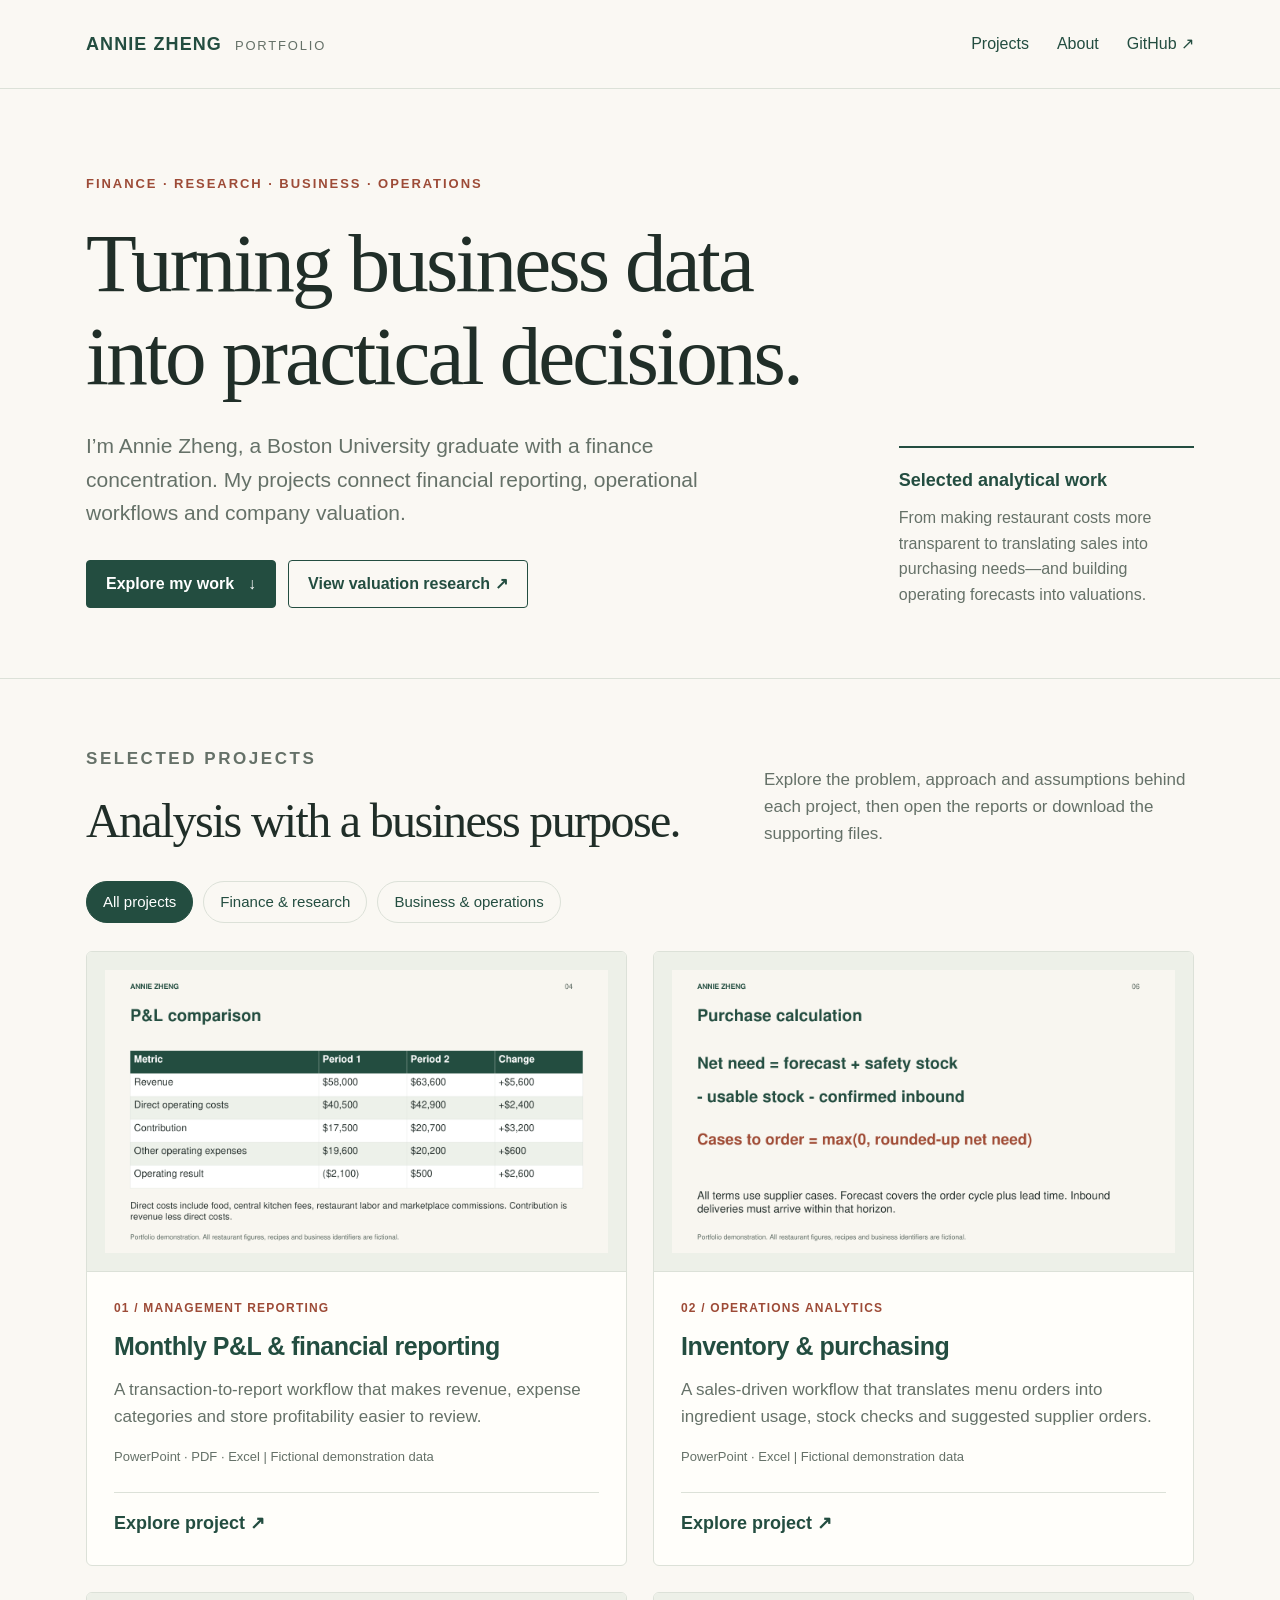
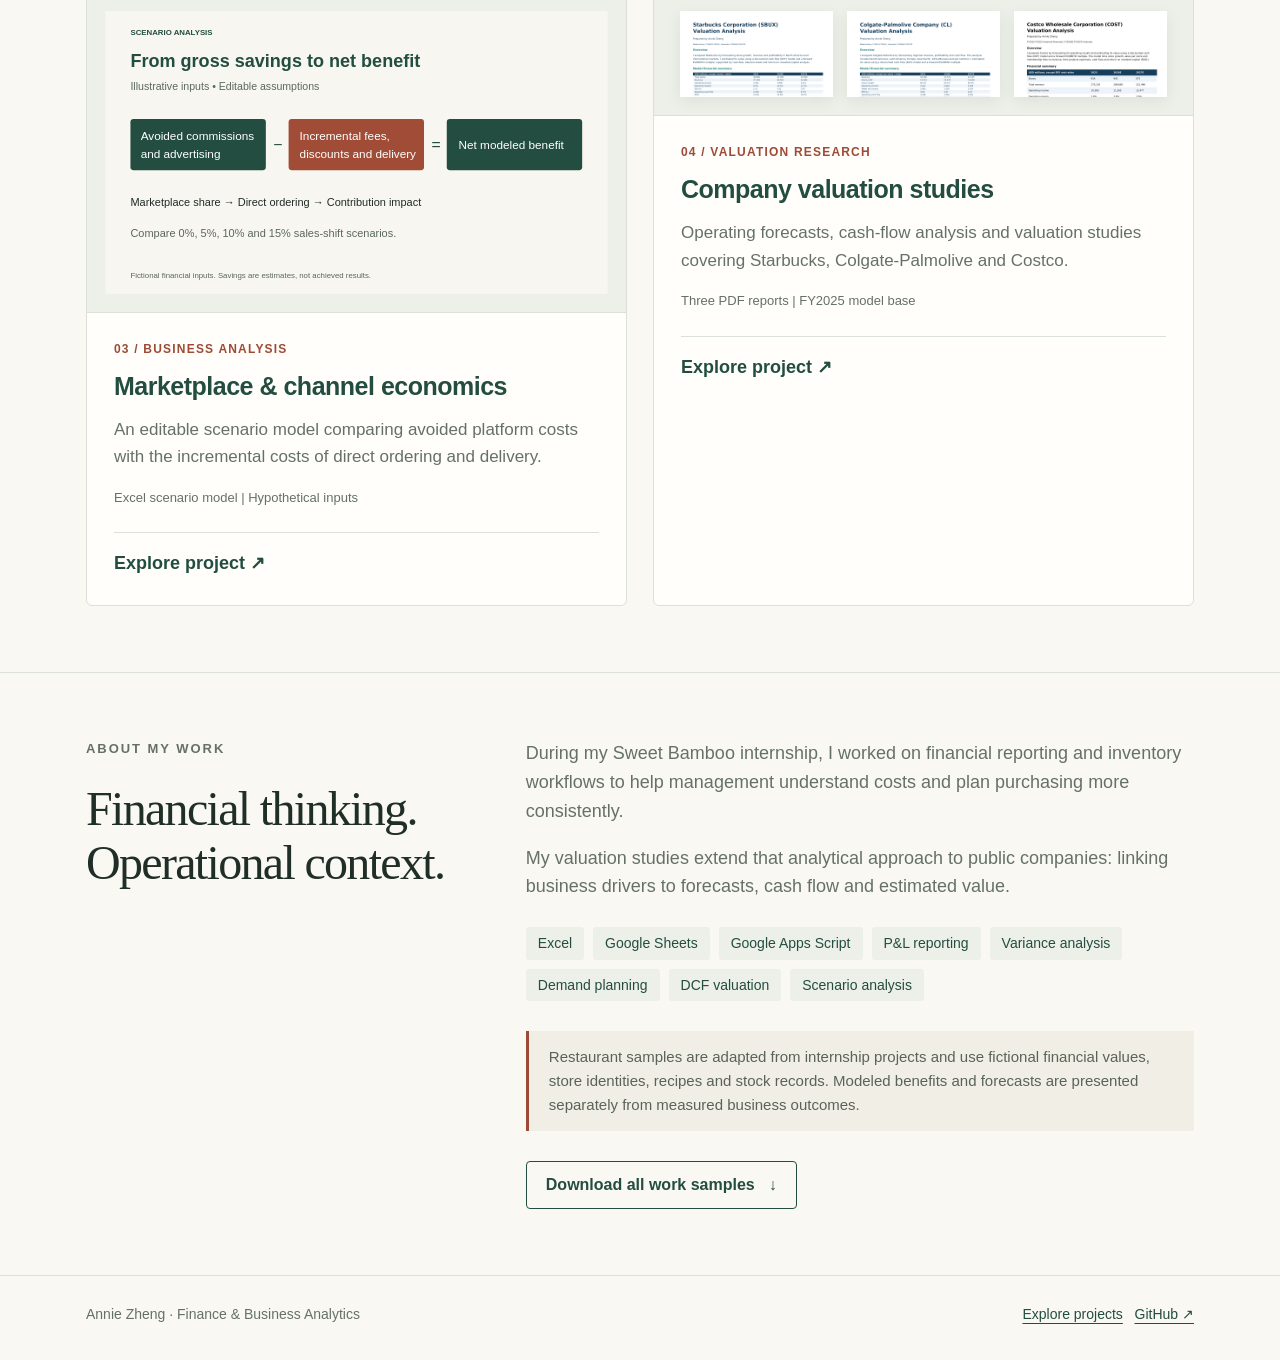
==== index.html @ eda64e77 "Add files via upload" ====
<!doctype html><html lang="en"><head><meta charset="utf-8"><meta name="viewport" content="width=device-width,initial-scale=1"><title>Portfolio — Annie Zheng</title><meta name="description" content="Annie Zheng’s portfolio of financial reporting, inventory planning, channel economics and company valuation projects."><meta name="theme-color" content="#234d40"><link rel="icon" href="assets/favicon.svg" type="image/svg+xml"><link rel="stylesheet" href="assets/style.css"><script src="assets/site.js" defer></script></head><body><a class="skip" href="#main">Skip to content</a><header class="header"><nav class="nav wrap" aria-label="Main navigation"><a class="brand" href="index.html">ANNIE ZHENG<span>PORTFOLIO</span></a><div class="navlinks"><a href="index.html#projects">Projects</a><a href="index.html#about">About</a><a href="https://github.com/az-0713" target="_blank" rel="noopener noreferrer">GitHub ↗</a></div></nav></header><main id="main"><div class="wrap"><section class="hero"><div><p class="eyebrow">Finance · Research · Business · Operations</p><h1>Turning business data into practical decisions.</h1><p class="intro">I’m Annie Zheng, a Boston University graduate with a finance concentration. My projects connect financial reporting, operational workflows and company valuation.</p><div class="actions"><a class="button" href="#projects">Explore my work <span aria-hidden="true">↓</span></a><a class="button secondary" href="valuation.html">View valuation research ↗</a></div></div><aside class="hero-aside"><strong>Selected analytical work</strong><p>From making restaurant costs more transparent to translating sales into purchasing needs—and building operating forecasts into valuations.</p></aside></section></div><section class="section"><div class="wrap"><div id="projects" class="section-head"><div><p class="eyebrow">Selected projects</p><h2>Analysis with a business purpose.</h2></div><p>Explore the problem, approach and assumptions behind each project, then open the reports or download the supporting files.</p></div><div class="filters" role="group" aria-label="Filter project areas"><button data-filter="all" aria-pressed="true">All projects</button><button data-filter="finance" aria-pressed="false">Finance &amp; research</button><button data-filter="operations" aria-pressed="false">Business &amp; operations</button></div><span id="filter-status" role="status" style="position:absolute;width:1px;height:1px;overflow:hidden">4 project areas shown</span><div class="grid"><article class="card" data-category="finance operations"><a class="preview" href="financial-reporting.html" aria-label="Explore Monthly P&L &amp; financial reporting"><img src="assets/financial-preview.png" width="1280" height="720" alt="Monthly P&amp;L &amp;amp; financial reporting project preview" loading="lazy"></a><div class="card-body"><div class="tag">01 / Management reporting</div><h3><a href="financial-reporting.html">Monthly P&L &amp; financial reporting</a></h3><p>A transaction-to-report workflow that makes revenue, expense categories and store profitability easier to review.</p><div class="meta">PowerPoint · PDF · Excel | Fictional demonstration data</div><a class="link" href="financial-reporting.html">Explore project <span aria-hidden="true">↗</span></a></div></article><article class="card" data-category="operations"><a class="preview" href="inventory.html" aria-label="Explore Inventory &amp; purchasing"><img src="assets/inventory-preview.png" width="1280" height="720" alt="Inventory &amp;amp; purchasing project preview" loading="lazy"></a><div class="card-body"><div class="tag">02 / Operations analytics</div><h3><a href="inventory.html">Inventory &amp; purchasing</a></h3><p>A sales-driven workflow that translates menu orders into ingredient usage, stock checks and suggested supplier orders.</p><div class="meta">PowerPoint · Excel | Fictional demonstration data</div><a class="link" href="inventory.html">Explore project <span aria-hidden="true">↗</span></a></div></article><article class="card" data-category="finance operations"><a class="preview" href="channel-economics.html" aria-label="Explore Marketplace &amp; channel economics"><img src="assets/channel-preview.svg" width="1280" height="720" alt="Marketplace &amp;amp; channel economics project preview" loading="lazy"></a><div class="card-body"><div class="tag">03 / Business analysis</div><h3><a href="channel-economics.html">Marketplace &amp; channel economics</a></h3><p>An editable scenario model comparing avoided platform costs with the incremental costs of direct ordering and delivery.</p><div class="meta">Excel scenario model | Hypothetical inputs</div><a class="link" href="channel-economics.html">Explore project <span aria-hidden="true">↗</span></a></div></article><article class="card" data-category="finance"><a class="preview" href="valuation.html" aria-label="Explore Company valuation studies"><div class="research-art"><img src="assets/starbucks-preview.png" alt="Starbucks valuation report cover" loading="lazy"><img src="assets/colgate-preview.png" alt="Colgate valuation report cover" loading="lazy"><img src="assets/costco-preview.png" alt="Costco valuation report cover" loading="lazy"></div></a><div class="card-body"><div class="tag">04 / Valuation research</div><h3><a href="valuation.html">Company valuation studies</a></h3><p>Operating forecasts, cash-flow analysis and valuation studies covering Starbucks, Colgate-Palmolive and Costco.</p><div class="meta">Three PDF reports | FY2025 model base</div><a class="link" href="valuation.html">Explore project <span aria-hidden="true">↗</span></a></div></article></div></div></section><section class="section"><div class="wrap"><div class="about" id="about"><div><p class="eyebrow">About my work</p><h2>Financial thinking.<br>Operational context.</h2></div><div><p>During my Sweet Bamboo internship, I worked on financial reporting and inventory workflows to help management understand costs and plan purchasing more consistently.</p><p>My valuation studies extend that analytical approach to public companies: linking business drivers to forecasts, cash flow and estimated value.</p><div class="skills" aria-label="Methods and tools"><span>Excel</span><span>Google Sheets</span><span>Google Apps Script</span><span>P&amp;L reporting</span><span>Variance analysis</span><span>Demand planning</span><span>DCF valuation</span><span>Scenario analysis</span></div><div class="note">Restaurant samples are adapted from internship projects and use fictional financial values, store identities, recipes and stock records. Modeled benefits and forecasts are presented separately from measured business outcomes.</div><div class="actions"><a class="button secondary" href="downloads/Annie_Zheng_Work_Samples.zip" download>Download all work samples <span aria-hidden="true">↓</span></a></div></div></div></div></section></main><footer class="footer"><div class="wrap footer-inner"><span>Annie Zheng · Finance &amp; Business Analytics</span><span><a href="index.html#projects">Explore projects</a> &nbsp; <a href="https://github.com/az-0713" target="_blank" rel="noopener noreferrer">GitHub ↗</a></span></div></footer></body></html>
---- assets/style.css ----
:root{--bg:#faf8f3;--ink:#202e28;--green:#234d40;--muted:#657168;--line:#dce1d8;--paper:#fffefa;--rust:#9d4b37;--soft:#edf0e8}*{box-sizing:border-box}html{scroll-behavior:smooth;scroll-padding-top:90px}body{margin:0;background:var(--bg);color:var(--ink);font-family:Calibri,"Segoe UI",Arial,sans-serif;font-size:18px;line-height:1.6}a{color:var(--green);text-underline-offset:4px}a:hover{color:var(--rust)}button,a{-webkit-tap-highlight-color:transparent}a:focus-visible,button:focus-visible,summary:focus-visible{outline:3px solid var(--rust);outline-offset:5px}img{display:block;max-width:100%;height:auto}h1,h2,h3,p{margin:0}h1,h2{font-family:Georgia,"Times New Roman",serif;font-weight:400;line-height:1.12;letter-spacing:-.035em}h1{font-size:clamp(46px,6.5vw,88px)}h2{font-size:clamp(32px,4vw,48px)}h3{font-size:25px;line-height:1.25;letter-spacing:-.02em}p+p{margin-top:18px}.wrap{max-width:1180px;margin:auto;padding:0 36px}.skip{position:absolute;left:15px;top:-100px;background:white;padding:10px;z-index:10}.skip:focus{top:10px}.header{border-bottom:1px solid var(--line);background:var(--bg)}.nav{min-height:88px;display:flex;align-items:center;justify-content:space-between;gap:24px}.brand{font-weight:700;font-size:18px;letter-spacing:.06em;text-decoration:none}.brand span{font-size:13px;font-weight:400;color:var(--muted);letter-spacing:.14em;margin-left:13px}.navlinks{display:flex;gap:28px;align-items:center}.navlinks a{font-size:16px;text-decoration:none}.hero{padding:85px 0 70px;display:grid;grid-template-columns:1.5fr .6fr;gap:75px;align-items:end}.eyebrow{font-size:13px;text-transform:uppercase;letter-spacing:.15em;font-weight:700;color:var(--rust);margin-bottom:22px}.hero h1{max-width:820px}.hero .intro{font-size:21px;max-width:690px;color:var(--muted);margin-top:26px}.hero-aside{border-top:2px solid var(--green);padding-top:18px;color:var(--muted);font-size:16px}.hero-aside strong{color:var(--green);display:block;font-size:18px;margin-bottom:10px}.actions{display:flex;flex-wrap:wrap;gap:12px;margin-top:30px}.button{display:inline-flex;align-items:center;justify-content:center;min-height:46px;padding:10px 19px;border:1px solid var(--green);text-decoration:none;font-size:16px;font-weight:700;border-radius:4px;background:var(--green);color:white;gap:14px}.button:hover{background:#183c30;color:white}.button.secondary{background:transparent;color:var(--green)}.button.secondary:hover{background:var(--soft)}.section{padding:66px 0;border-top:1px solid var(--line)}.section-head{display:flex;justify-content:space-between;align-items:end;gap:30px;margin-bottom:34px}.section-head p{max-width:430px;color:var(--muted);font-size:17px}.filters{display:flex;gap:10px;flex-wrap:wrap;margin-bottom:28px}.filters button{padding:8px 16px;border:1px solid var(--line);background:transparent;border-radius:30px;font:inherit;font-size:15px;color:var(--green);cursor:pointer}.filters button[aria-pressed=true]{background:var(--green);color:white;border-color:var(--green)}.grid{display:grid;grid-template-columns:1fr 1fr;gap:26px}.card{border:1px solid var(--line);background:var(--paper);border-radius:6px;overflow:hidden;display:flex;flex-direction:column}.card[hidden]{display:none}.preview{display:block;background:#edf0e8;border-bottom:1px solid var(--line);padding:18px;overflow:hidden}.preview img{width:100%;aspect-ratio:16/9;object-fit:contain;transition:transform .2s ease}.preview:hover img{transform:scale(1.02)}.card-body{padding:27px;display:flex;flex-direction:column;flex:1}.tag{font-size:12px;letter-spacing:.1em;text-transform:uppercase;color:var(--rust);font-weight:700;margin-bottom:12px}.card h3 a{text-decoration:none}.card p{color:var(--muted);font-size:17px;margin-top:14px}.card .link{margin-top:24px;padding-top:16px;border-top:1px solid var(--line);font-weight:700;text-decoration:none}.card .meta{font-size:13px;margin-top:17px;color:var(--muted)}.research-art{display:grid;grid-template-columns:repeat(3,1fr);height:100%;gap:14px;padding:0 8px}.research-art img{aspect-ratio:16/9;object-fit:cover;object-position:top;box-shadow:0 4px 15px #0001;background:white}.about{display:grid;grid-template-columns:.7fr 1.3fr;gap:80px}.about p{color:var(--muted)}.skills{display:flex;gap:9px;flex-wrap:wrap;margin-top:26px}.skills span{padding:5px 12px;background:var(--soft);border-radius:3px;font-size:14px;color:var(--green)}.note{border-left:3px solid var(--rust);padding:14px 20px;background:#f1eee5;color:#596359;font-size:15px;margin-top:30px}.footer{border-top:1px solid var(--line);padding:27px 0 35px;color:var(--muted);font-size:14px}.footer-inner{display:flex;justify-content:space-between;gap:22px;flex-wrap:wrap}.page-hero{padding:48px 0 50px}.breadcrumb{font-size:14px;color:var(--muted);margin-bottom:30px;display:block}.page-hero h1{font-size:clamp(43px,5.5vw,67px);max-width:950px}.page-hero .lede{max-width:830px;font-size:22px;color:var(--muted);margin-top:25px}.facts{display:flex;gap:36px;flex-wrap:wrap;border-top:1px solid var(--line);padding-top:22px;margin-top:35px;font-size:15px}.facts strong{display:block;font-size:12px;text-transform:uppercase;letter-spacing:.09em;color:var(--muted)}.case-grid{display:grid;grid-template-columns:1.2fr .8fr;gap:75px}.case-grid h2{font-size:36px}.case-grid h3{font-size:20px;margin:27px 0 10px}.case-grid p,.case-grid li{color:#536257}.case-grid ul{padding-left:22px}.side{background:var(--soft);padding:28px;border-radius:5px;align-self:start}.side h3{margin:0 0 14px}.side p{font-size:16px}.side ul{font-size:16px;padding-left:20px}.wide-preview{padding:22px;background:var(--soft);border:1px solid var(--line);border-radius:6px}.wide-preview img{width:100%}.caption{font-size:14px;color:var(--muted);margin-top:12px}.download-list{display:grid;gap:15px;margin-top:28px}.download-row{display:flex;align-items:center;justify-content:space-between;gap:25px;padding:23px 25px;border:1px solid var(--line);background:var(--paper);border-radius:5px}.download-row h3{font-size:21px}.download-row p{color:var(--muted);font-size:15px;margin-top:6px}.download-row .button{flex-shrink:0}.formula{font-family:Calibri,Arial,sans-serif;font-size:24px;color:var(--green);padding:23px;border-left:3px solid var(--green);background:var(--soft);margin:25px 0}.report{display:grid;grid-template-columns:220px 1fr;gap:42px;padding:38px 0;border-bottom:1px solid var(--line)}.report:first-of-type{padding-top:0}.report:last-child{border:0}.report-cover{padding:12px;background:var(--soft);align-self:start}.report-cover img{width:100%;box-shadow:0 3px 8px #0001}.report h3{font-size:30px}.report p{margin-top:14px;color:var(--muted)}.report .actions{margin-top:22px}.source{font-size:14px}.back{display:inline-block;margin-top:30px;font-size:16px}.empty{padding:25px;border:1px solid var(--line)}@media(max-width:850px){.hero{grid-template-columns:1fr;gap:35px;padding:55px 0}.hero-aside{max-width:600px}.about,.case-grid{grid-template-columns:1fr;gap:35px}.navlinks{gap:17px}.section-head{display:block}.section-head p{margin-top:18px;max-width:650px}.card-body{padding:22px}.report{grid-template-columns:160px 1fr;gap:25px}}@media(max-width:600px){body{font-size:17px}.wrap{padding:0 22px}.nav{min-height:80px;align-items:flex-start;padding-top:18px;padding-bottom:15px;flex-direction:column;gap:9px}.brand span{font-size:11px}.navlinks{gap:24px}.navlinks a{font-size:14px}.hero{padding:42px 0}.hero .intro,.page-hero .lede{font-size:19px}.grid{grid-template-columns:1fr}.section{padding:45px 0}.actions{gap:10px}.actions .button{font-size:15px;padding:10px 15px}.download-row{align-items:flex-start;flex-direction:column;padding:22px;gap:16px}.report{grid-template-columns:1fr;gap:22px}.report-cover{width:180px}.facts{gap:20px}.page-hero{padding-top:30px}.side{padding:23px}.formula{font-size:21px;padding:18px}.preview{padding:12px}}@media(prefers-reduced-motion:reduce){html{scroll-behavior:auto}.preview img{transition:none}}
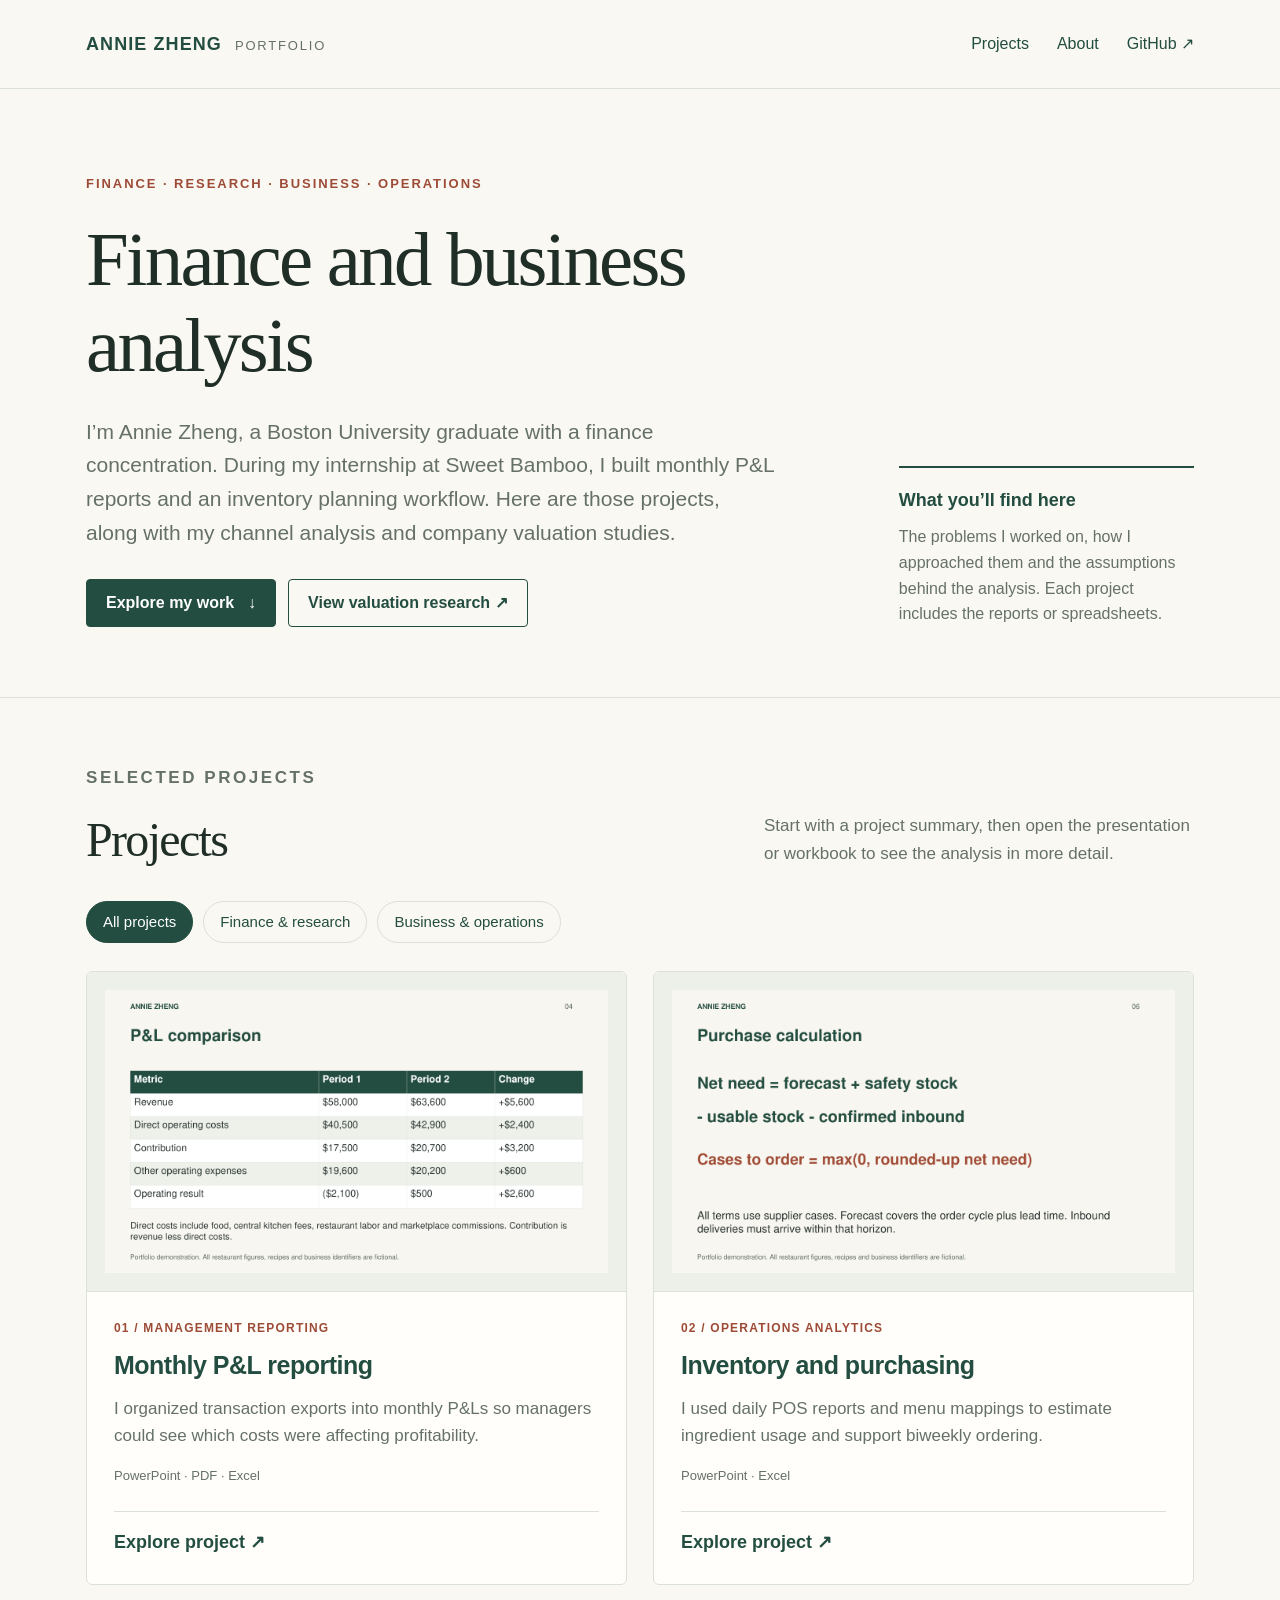
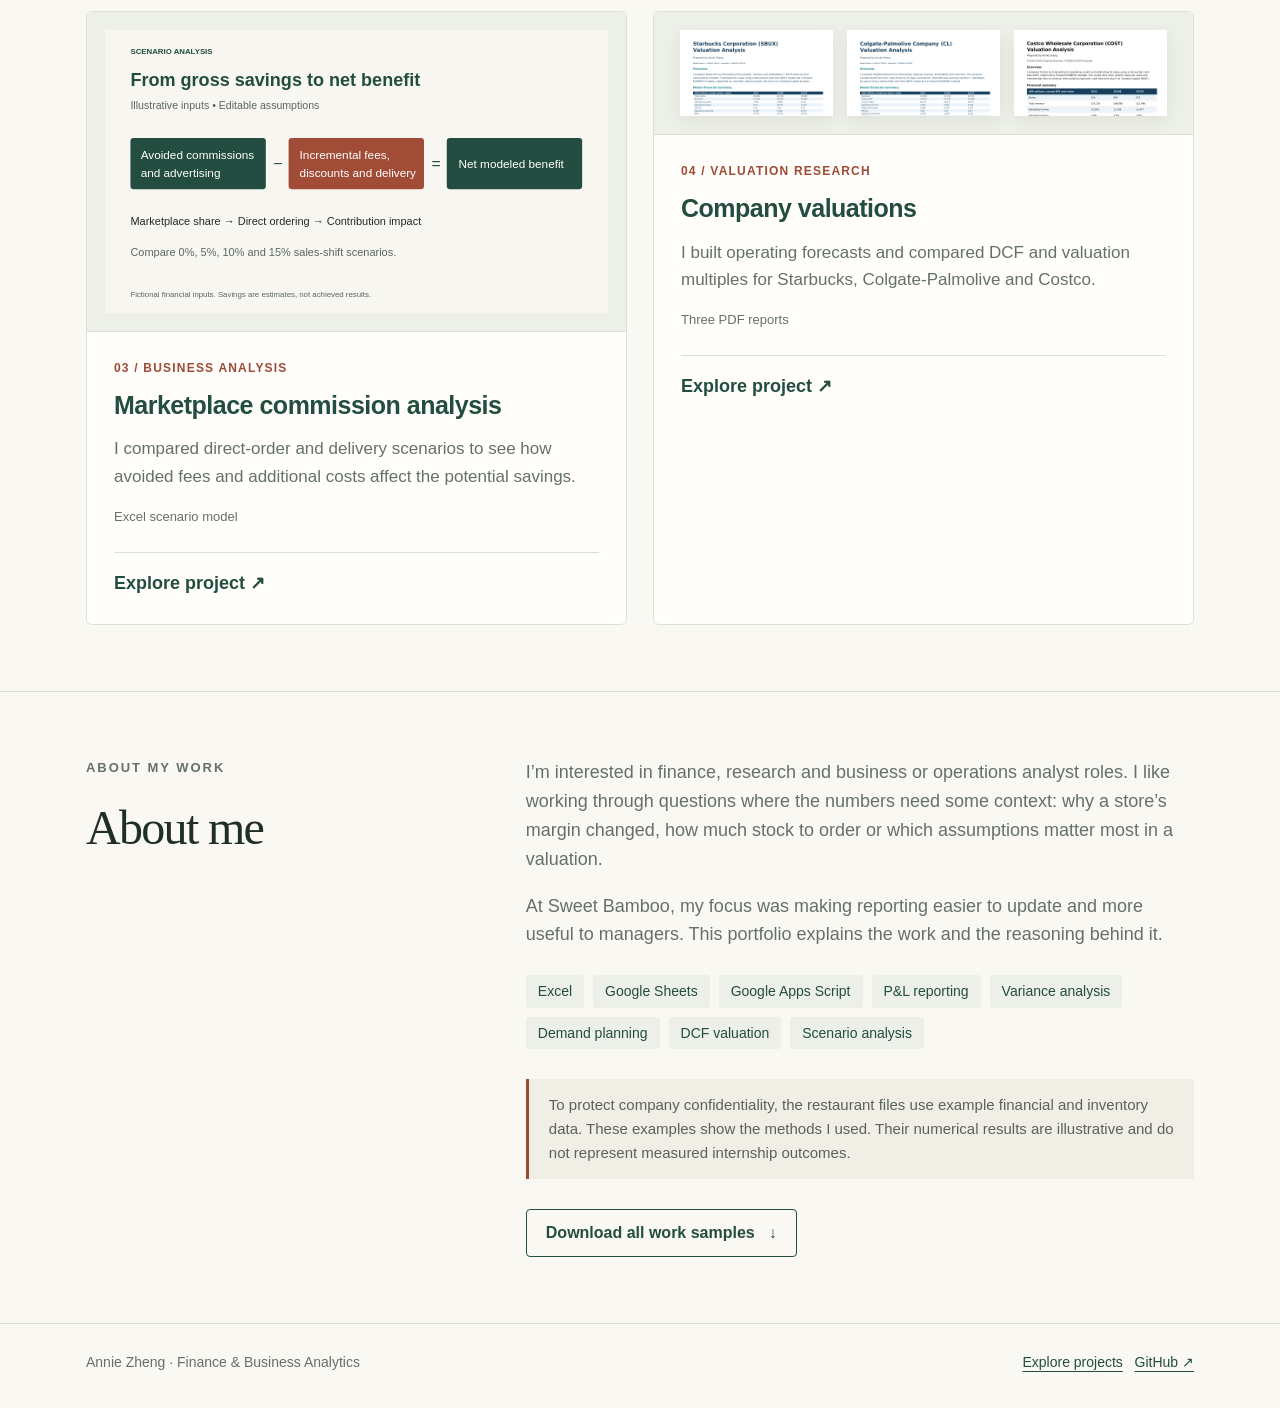
==== commit 385bea49: "Add files via upload" ====
--- a/index.html
+++ b/index.html
@@ -1 +1,2 @@
-<!doctype html><html lang="en"><head><meta charset="utf-8"><meta name="viewport" content="width=device-width,initial-scale=1"><title>Portfolio — Annie Zheng</title><meta name="description" content="Annie Zheng’s portfolio of financial reporting, inventory planning, channel economics and company valuation projects."><meta name="theme-color" content="#234d40"><link rel="icon" href="assets/favicon.svg" type="image/svg+xml"><link rel="stylesheet" href="assets/style.css"><script src="assets/site.js" defer></script></head><body><a class="skip" href="#main">Skip to content</a><header class="header"><nav class="nav wrap" aria-label="Main navigation"><a class="brand" href="index.html">ANNIE ZHENG<span>PORTFOLIO</span></a><div class="navlinks"><a href="index.html#projects">Projects</a><a href="index.html#about">About</a><a href="https://github.com/az-0713" target="_blank" rel="noopener noreferrer">GitHub ↗</a></div></nav></header><main id="main"><div class="wrap"><section class="hero"><div><p class="eyebrow">Finance · Research · Business · Operations</p><h1>Turning business data into practical decisions.</h1><p class="intro">I’m Annie Zheng, a Boston University graduate with a finance concentration. My projects connect financial reporting, operational workflows and company valuation.</p><div class="actions"><a class="button" href="#projects">Explore my work <span aria-hidden="true">↓</span></a><a class="button secondary" href="valuation.html">View valuation research ↗</a></div></div><aside class="hero-aside"><strong>Selected analytical work</strong><p>From making restaurant costs more transparent to translating sales into purchasing needs—and building operating forecasts into valuations.</p></aside></section></div><section class="section"><div class="wrap"><div id="projects" class="section-head"><div><p class="eyebrow">Selected projects</p><h2>Analysis with a business purpose.</h2></div><p>Explore the problem, approach and assumptions behind each project, then open the reports or download the supporting files.</p></div><div class="filters" role="group" aria-label="Filter project areas"><button data-filter="all" aria-pressed="true">All projects</button><button data-filter="finance" aria-pressed="false">Finance &amp; research</button><button data-filter="operations" aria-pressed="false">Business &amp; operations</button></div><span id="filter-status" role="status" style="position:absolute;width:1px;height:1px;overflow:hidden">4 project areas shown</span><div class="grid"><article class="card" data-category="finance operations"><a class="preview" href="financial-reporting.html" aria-label="Explore Monthly P&L &amp; financial reporting"><img src="assets/financial-preview.png" width="1280" height="720" alt="Monthly P&amp;L &amp;amp; financial reporting project preview" loading="lazy"></a><div class="card-body"><div class="tag">01 / Management reporting</div><h3><a href="financial-reporting.html">Monthly P&L &amp; financial reporting</a></h3><p>A transaction-to-report workflow that makes revenue, expense categories and store profitability easier to review.</p><div class="meta">PowerPoint · PDF · Excel | Fictional demonstration data</div><a class="link" href="financial-reporting.html">Explore project <span aria-hidden="true">↗</span></a></div></article><article class="card" data-category="operations"><a class="preview" href="inventory.html" aria-label="Explore Inventory &amp; purchasing"><img src="assets/inventory-preview.png" width="1280" height="720" alt="Inventory &amp;amp; purchasing project preview" loading="lazy"></a><div class="card-body"><div class="tag">02 / Operations analytics</div><h3><a href="inventory.html">Inventory &amp; purchasing</a></h3><p>A sales-driven workflow that translates menu orders into ingredient usage, stock checks and suggested supplier orders.</p><div class="meta">PowerPoint · Excel | Fictional demonstration data</div><a class="link" href="inventory.html">Explore project <span aria-hidden="true">↗</span></a></div></article><article class="card" data-category="finance operations"><a class="preview" href="channel-economics.html" aria-label="Explore Marketplace &amp; channel economics"><img src="assets/channel-preview.svg" width="1280" height="720" alt="Marketplace &amp;amp; channel economics project preview" loading="lazy"></a><div class="card-body"><div class="tag">03 / Business analysis</div><h3><a href="channel-economics.html">Marketplace &amp; channel economics</a></h3><p>An editable scenario model comparing avoided platform costs with the incremental costs of direct ordering and delivery.</p><div class="meta">Excel scenario model | Hypothetical inputs</div><a class="link" href="channel-economics.html">Explore project <span aria-hidden="true">↗</span></a></div></article><article class="card" data-category="finance"><a class="preview" href="valuation.html" aria-label="Explore Company valuation studies"><div class="research-art"><img src="assets/starbucks-preview.png" alt="Starbucks valuation report cover" loading="lazy"><img src="assets/colgate-preview.png" alt="Colgate valuation report cover" loading="lazy"><img src="assets/costco-preview.png" alt="Costco valuation report cover" loading="lazy"></div></a><div class="card-body"><div class="tag">04 / Valuation research</div><h3><a href="valuation.html">Company valuation studies</a></h3><p>Operating forecasts, cash-flow analysis and valuation studies covering Starbucks, Colgate-Palmolive and Costco.</p><div class="meta">Three PDF reports | FY2025 model base</div><a class="link" href="valuation.html">Explore project <span aria-hidden="true">↗</span></a></div></article></div></div></section><section class="section"><div class="wrap"><div class="about" id="about"><div><p class="eyebrow">About my work</p><h2>Financial thinking.<br>Operational context.</h2></div><div><p>During my Sweet Bamboo internship, I worked on financial reporting and inventory workflows to help management understand costs and plan purchasing more consistently.</p><p>My valuation studies extend that analytical approach to public companies: linking business drivers to forecasts, cash flow and estimated value.</p><div class="skills" aria-label="Methods and tools"><span>Excel</span><span>Google Sheets</span><span>Google Apps Script</span><span>P&amp;L reporting</span><span>Variance analysis</span><span>Demand planning</span><span>DCF valuation</span><span>Scenario analysis</span></div><div class="note">Restaurant samples are adapted from internship projects and use fictional financial values, store identities, recipes and stock records. Modeled benefits and forecasts are presented separately from measured business outcomes.</div><div class="actions"><a class="button secondary" href="downloads/Annie_Zheng_Work_Samples.zip" download>Download all work samples <span aria-hidden="true">↓</span></a></div></div></div></div></section></main><footer class="footer"><div class="wrap footer-inner"><span>Annie Zheng · Finance &amp; Business Analytics</span><span><a href="index.html#projects">Explore projects</a> &nbsp; <a href="https://github.com/az-0713" target="_blank" rel="noopener noreferrer">GitHub ↗</a></span></div></footer></body></html>+<!doctype html>
+<html lang="en"><head><meta charset="utf-8"><meta name="viewport" content="width=device-width,initial-scale=1"><title>Annie Zheng — Portfolio</title><meta name="description" content="Annie Zheng’s portfolio of financial reporting, inventory planning, channel economics and company valuation projects."><meta name="theme-color" content="#234d40"><link rel="icon" href="assets/favicon.svg" type="image/svg+xml"><link rel="stylesheet" href="assets/style.css"><script src="assets/site.js" defer></script></head><body><a class="skip" href="#main">Skip to content</a><header class="header"><nav class="nav wrap" aria-label="Main navigation"><a class="brand" href="index.html">ANNIE ZHENG<span>PORTFOLIO</span></a><div class="navlinks"><a href="index.html#projects">Projects</a><a href="index.html#about">About</a><a href="https://github.com/az-0713" target="_blank" rel="noopener noreferrer">GitHub ↗</a></div></nav></header><main id="main"><div class="wrap"><section class="hero"><div><p class="eyebrow">Finance · Research · Business · Operations</p><h1>Finance and business analysis</h1><p class="intro">I’m Annie Zheng, a Boston University graduate with a finance concentration. During my internship at Sweet Bamboo, I built monthly P&amp;L reports and an inventory planning workflow. Here are those projects, along with my channel analysis and company valuation studies.</p><div class="actions"><a class="button" href="#projects">Explore my work <span aria-hidden="true">↓</span></a><a class="button secondary" href="valuation.html">View valuation research ↗</a></div></div><aside class="hero-aside"><strong>What you’ll find here</strong><p>The problems I worked on, how I approached them and the assumptions behind the analysis. Each project includes the reports or spreadsheets.</p></aside></section></div><section class="section"><div class="wrap"><div id="projects" class="section-head"><div><p class="eyebrow">Selected projects</p><h2>Projects</h2></div><p>Start with a project summary, then open the presentation or workbook to see the analysis in more detail.</p></div><div class="filters" role="group" aria-label="Filter project areas"><button data-filter="all" aria-pressed="true">All projects</button><button data-filter="finance" aria-pressed="false">Finance &amp; research</button><button data-filter="operations" aria-pressed="false">Business &amp; operations</button></div><span id="filter-status" role="status" style="position:absolute;width:1px;height:1px;overflow:hidden">4 project areas shown</span><div class="grid"><article class="card" data-category="finance operations"><a class="preview" href="financial-reporting.html" aria-label="Explore Monthly P&amp;L &amp; financial reporting"><img src="assets/financial-preview.png" width="1280" height="720" alt="Monthly P&amp;L &amp;amp; financial reporting project preview" loading="lazy"></a><div class="card-body"><div class="tag">01 / Management reporting</div><h3><a href="financial-reporting.html">Monthly P&amp;L reporting</a></h3><p>I organized transaction exports into monthly P&amp;Ls so managers could see which costs were affecting profitability.</p><div class="meta">PowerPoint · PDF · Excel</div><a class="link" href="financial-reporting.html">Explore project <span aria-hidden="true">↗</span></a></div></article><article class="card" data-category="operations"><a class="preview" href="inventory.html" aria-label="Explore Inventory &amp; purchasing"><img src="assets/inventory-preview.png" width="1280" height="720" alt="Inventory &amp;amp; purchasing project preview" loading="lazy"></a><div class="card-body"><div class="tag">02 / Operations analytics</div><h3><a href="inventory.html">Inventory and purchasing</a></h3><p>I used daily POS reports and menu mappings to estimate ingredient usage and support biweekly ordering.</p><div class="meta">PowerPoint · Excel</div><a class="link" href="inventory.html">Explore project <span aria-hidden="true">↗</span></a></div></article><article class="card" data-category="finance operations"><a class="preview" href="channel-economics.html" aria-label="Explore Marketplace &amp; channel economics"><img src="assets/channel-preview.svg" width="1280" height="720" alt="Marketplace &amp;amp; channel economics project preview" loading="lazy"></a><div class="card-body"><div class="tag">03 / Business analysis</div><h3><a href="channel-economics.html">Marketplace commission analysis</a></h3><p>I compared direct-order and delivery scenarios to see how avoided fees and additional costs affect the potential savings.</p><div class="meta">Excel scenario model</div><a class="link" href="channel-economics.html">Explore project <span aria-hidden="true">↗</span></a></div></article><article class="card" data-category="finance"><a class="preview" href="valuation.html" aria-label="Explore Company valuation studies"><div class="research-art"><img src="assets/starbucks-preview.png" alt="Starbucks valuation report cover" loading="lazy"><img src="assets/colgate-preview.png" alt="Colgate valuation report cover" loading="lazy"><img src="assets/costco-preview.png" alt="Costco valuation report cover" loading="lazy"></div></a><div class="card-body"><div class="tag">04 / Valuation research</div><h3><a href="valuation.html">Company valuations</a></h3><p>I built operating forecasts and compared DCF and valuation multiples for Starbucks, Colgate-Palmolive and Costco.</p><div class="meta">Three PDF reports</div><a class="link" href="valuation.html">Explore project <span aria-hidden="true">↗</span></a></div></article></div></div></section><section class="section"><div class="wrap"><div class="about" id="about"><div><p class="eyebrow">About my work</p><h2>About me</h2></div><div><p>I’m interested in finance, research and business or operations analyst roles. I like working through questions where the numbers need some context: why a store’s margin changed, how much stock to order or which assumptions matter most in a valuation.</p><p>At Sweet Bamboo, my focus was making reporting easier to update and more useful to managers. This portfolio explains the work and the reasoning behind it.</p><div class="skills" aria-label="Methods and tools"><span>Excel</span><span>Google Sheets</span><span>Google Apps Script</span><span>P&amp;L reporting</span><span>Variance analysis</span><span>Demand planning</span><span>DCF valuation</span><span>Scenario analysis</span></div><div class="note">To protect company confidentiality, the restaurant files use example financial and inventory data. These examples show the methods I used. Their numerical results are illustrative and do not represent measured internship outcomes.</div><div class="actions"><a class="button secondary" href="downloads/Annie_Zheng_Work_Samples.zip" download>Download all work samples <span aria-hidden="true">↓</span></a></div></div></div></div></section></main><footer class="footer"><div class="wrap footer-inner"><span>Annie Zheng · Finance &amp; Business Analytics</span><span><a href="index.html#projects">Explore projects</a>   <a href="https://github.com/az-0713" target="_blank" rel="noopener noreferrer">GitHub ↗</a></span></div></footer></body></html>
--- a/assets/style.css
+++ b/assets/style.css
@@ -1,2 +1,4 @@
 
 :root{--bg:#faf8f3;--ink:#202e28;--green:#234d40;--muted:#657168;--line:#dce1d8;--paper:#fffefa;--rust:#9d4b37;--soft:#edf0e8}*{box-sizing:border-box}html{scroll-behavior:smooth;scroll-padding-top:90px}body{margin:0;background:var(--bg);color:var(--ink);font-family:Calibri,"Segoe UI",Arial,sans-serif;font-size:18px;line-height:1.6}a{color:var(--green);text-underline-offset:4px}a:hover{color:var(--rust)}button,a{-webkit-tap-highlight-color:transparent}a:focus-visible,button:focus-visible,summary:focus-visible{outline:3px solid var(--rust);outline-offset:5px}img{display:block;max-width:100%;height:auto}h1,h2,h3,p{margin:0}h1,h2{font-family:Georgia,"Times New Roman",serif;font-weight:400;line-height:1.12;letter-spacing:-.035em}h1{font-size:clamp(46px,6.5vw,88px)}h2{font-size:clamp(32px,4vw,48px)}h3{font-size:25px;line-height:1.25;letter-spacing:-.02em}p+p{margin-top:18px}.wrap{max-width:1180px;margin:auto;padding:0 36px}.skip{position:absolute;left:15px;top:-100px;background:white;padding:10px;z-index:10}.skip:focus{top:10px}.header{border-bottom:1px solid var(--line);background:var(--bg)}.nav{min-height:88px;display:flex;align-items:center;justify-content:space-between;gap:24px}.brand{font-weight:700;font-size:18px;letter-spacing:.06em;text-decoration:none}.brand span{font-size:13px;font-weight:400;color:var(--muted);letter-spacing:.14em;margin-left:13px}.navlinks{display:flex;gap:28px;align-items:center}.navlinks a{font-size:16px;text-decoration:none}.hero{padding:85px 0 70px;display:grid;grid-template-columns:1.5fr .6fr;gap:75px;align-items:end}.eyebrow{font-size:13px;text-transform:uppercase;letter-spacing:.15em;font-weight:700;color:var(--rust);margin-bottom:22px}.hero h1{max-width:820px}.hero .intro{font-size:21px;max-width:690px;color:var(--muted);margin-top:26px}.hero-aside{border-top:2px solid var(--green);padding-top:18px;color:var(--muted);font-size:16px}.hero-aside strong{color:var(--green);display:block;font-size:18px;margin-bottom:10px}.actions{display:flex;flex-wrap:wrap;gap:12px;margin-top:30px}.button{display:inline-flex;align-items:center;justify-content:center;min-height:46px;padding:10px 19px;border:1px solid var(--green);text-decoration:none;font-size:16px;font-weight:700;border-radius:4px;background:var(--green);color:white;gap:14px}.button:hover{background:#183c30;color:white}.button.secondary{background:transparent;color:var(--green)}.button.secondary:hover{background:var(--soft)}.section{padding:66px 0;border-top:1px solid var(--line)}.section-head{display:flex;justify-content:space-between;align-items:end;gap:30px;margin-bottom:34px}.section-head p{max-width:430px;color:var(--muted);font-size:17px}.filters{display:flex;gap:10px;flex-wrap:wrap;margin-bottom:28px}.filters button{padding:8px 16px;border:1px solid var(--line);background:transparent;border-radius:30px;font:inherit;font-size:15px;color:var(--green);cursor:pointer}.filters button[aria-pressed=true]{background:var(--green);color:white;border-color:var(--green)}.grid{display:grid;grid-template-columns:1fr 1fr;gap:26px}.card{border:1px solid var(--line);background:var(--paper);border-radius:6px;overflow:hidden;display:flex;flex-direction:column}.card[hidden]{display:none}.preview{display:block;background:#edf0e8;border-bottom:1px solid var(--line);padding:18px;overflow:hidden}.preview img{width:100%;aspect-ratio:16/9;object-fit:contain;transition:transform .2s ease}.preview:hover img{transform:scale(1.02)}.card-body{padding:27px;display:flex;flex-direction:column;flex:1}.tag{font-size:12px;letter-spacing:.1em;text-transform:uppercase;color:var(--rust);font-weight:700;margin-bottom:12px}.card h3 a{text-decoration:none}.card p{color:var(--muted);font-size:17px;margin-top:14px}.card .link{margin-top:24px;padding-top:16px;border-top:1px solid var(--line);font-weight:700;text-decoration:none}.card .meta{font-size:13px;margin-top:17px;color:var(--muted)}.research-art{display:grid;grid-template-columns:repeat(3,1fr);height:100%;gap:14px;padding:0 8px}.research-art img{aspect-ratio:16/9;object-fit:cover;object-position:top;box-shadow:0 4px 15px #0001;background:white}.about{display:grid;grid-template-columns:.7fr 1.3fr;gap:80px}.about p{color:var(--muted)}.skills{display:flex;gap:9px;flex-wrap:wrap;margin-top:26px}.skills span{padding:5px 12px;background:var(--soft);border-radius:3px;font-size:14px;color:var(--green)}.note{border-left:3px solid var(--rust);padding:14px 20px;background:#f1eee5;color:#596359;font-size:15px;margin-top:30px}.footer{border-top:1px solid var(--line);padding:27px 0 35px;color:var(--muted);font-size:14px}.footer-inner{display:flex;justify-content:space-between;gap:22px;flex-wrap:wrap}.page-hero{padding:48px 0 50px}.breadcrumb{font-size:14px;color:var(--muted);margin-bottom:30px;display:block}.page-hero h1{font-size:clamp(43px,5.5vw,67px);max-width:950px}.page-hero .lede{max-width:830px;font-size:22px;color:var(--muted);margin-top:25px}.facts{display:flex;gap:36px;flex-wrap:wrap;border-top:1px solid var(--line);padding-top:22px;margin-top:35px;font-size:15px}.facts strong{display:block;font-size:12px;text-transform:uppercase;letter-spacing:.09em;color:var(--muted)}.case-grid{display:grid;grid-template-columns:1.2fr .8fr;gap:75px}.case-grid h2{font-size:36px}.case-grid h3{font-size:20px;margin:27px 0 10px}.case-grid p,.case-grid li{color:#536257}.case-grid ul{padding-left:22px}.side{background:var(--soft);padding:28px;border-radius:5px;align-self:start}.side h3{margin:0 0 14px}.side p{font-size:16px}.side ul{font-size:16px;padding-left:20px}.wide-preview{padding:22px;background:var(--soft);border:1px solid var(--line);border-radius:6px}.wide-preview img{width:100%}.caption{font-size:14px;color:var(--muted);margin-top:12px}.download-list{display:grid;gap:15px;margin-top:28px}.download-row{display:flex;align-items:center;justify-content:space-between;gap:25px;padding:23px 25px;border:1px solid var(--line);background:var(--paper);border-radius:5px}.download-row h3{font-size:21px}.download-row p{color:var(--muted);font-size:15px;margin-top:6px}.download-row .button{flex-shrink:0}.formula{font-family:Calibri,Arial,sans-serif;font-size:24px;color:var(--green);padding:23px;border-left:3px solid var(--green);background:var(--soft);margin:25px 0}.report{display:grid;grid-template-columns:220px 1fr;gap:42px;padding:38px 0;border-bottom:1px solid var(--line)}.report:first-of-type{padding-top:0}.report:last-child{border:0}.report-cover{padding:12px;background:var(--soft);align-self:start}.report-cover img{width:100%;box-shadow:0 3px 8px #0001}.report h3{font-size:30px}.report p{margin-top:14px;color:var(--muted)}.report .actions{margin-top:22px}.source{font-size:14px}.back{display:inline-block;margin-top:30px;font-size:16px}.empty{padding:25px;border:1px solid var(--line)}@media(max-width:850px){.hero{grid-template-columns:1fr;gap:35px;padding:55px 0}.hero-aside{max-width:600px}.about,.case-grid{grid-template-columns:1fr;gap:35px}.navlinks{gap:17px}.section-head{display:block}.section-head p{margin-top:18px;max-width:650px}.card-body{padding:22px}.report{grid-template-columns:160px 1fr;gap:25px}}@media(max-width:600px){body{font-size:17px}.wrap{padding:0 22px}.nav{min-height:80px;align-items:flex-start;padding-top:18px;padding-bottom:15px;flex-direction:column;gap:9px}.brand span{font-size:11px}.navlinks{gap:24px}.navlinks a{font-size:14px}.hero{padding:42px 0}.hero .intro,.page-hero .lede{font-size:19px}.grid{grid-template-columns:1fr}.section{padding:45px 0}.actions{gap:10px}.actions .button{font-size:15px;padding:10px 15px}.download-row{align-items:flex-start;flex-direction:column;padding:22px;gap:16px}.report{grid-template-columns:1fr;gap:22px}.report-cover{width:180px}.facts{gap:20px}.page-hero{padding-top:30px}.side{padding:23px}.formula{font-size:21px;padding:18px}.preview{padding:12px}}@media(prefers-reduced-motion:reduce){html{scroll-behavior:auto}.preview img{transition:none}}
+
+.data-note{font-size:15px;color:var(--muted);border-left:2px solid var(--line);padding-left:16px;margin-top:24px;max-width:900px}.hero h1{font-size:clamp(45px,6vw,78px)}
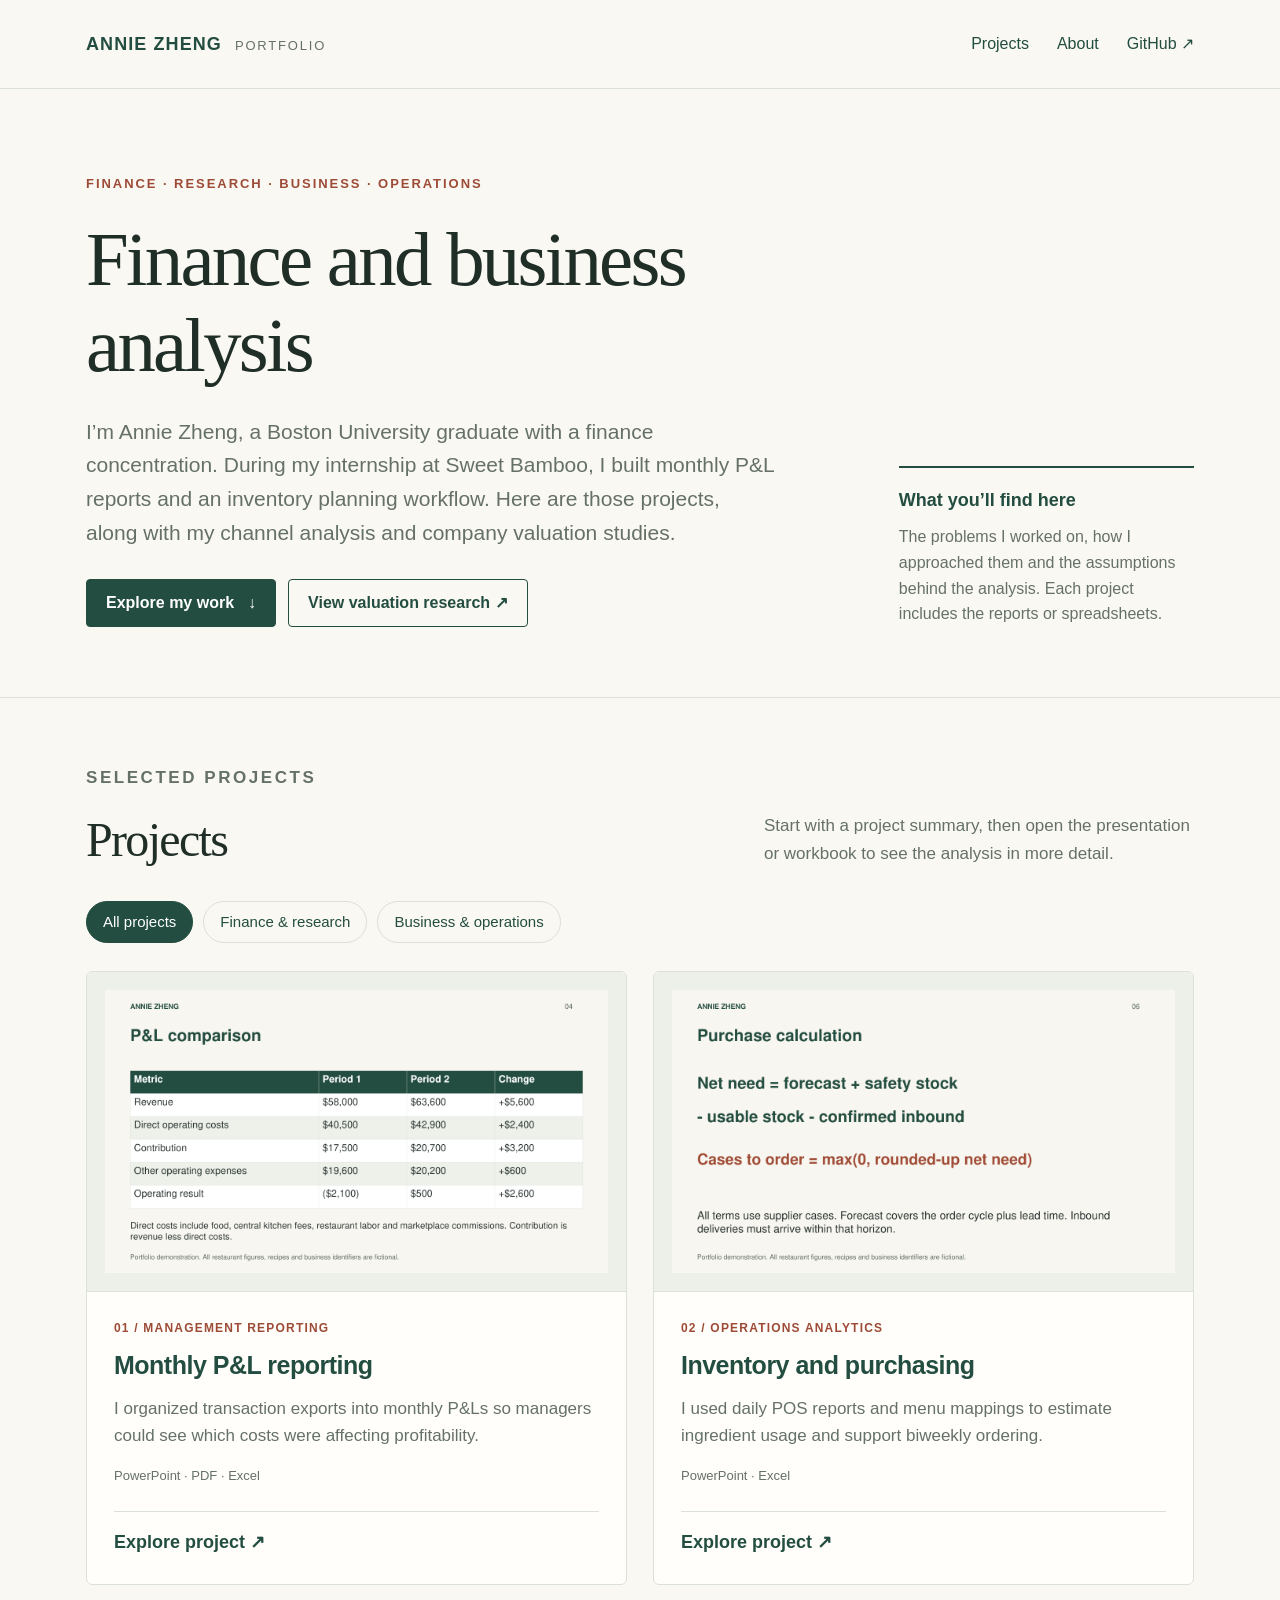
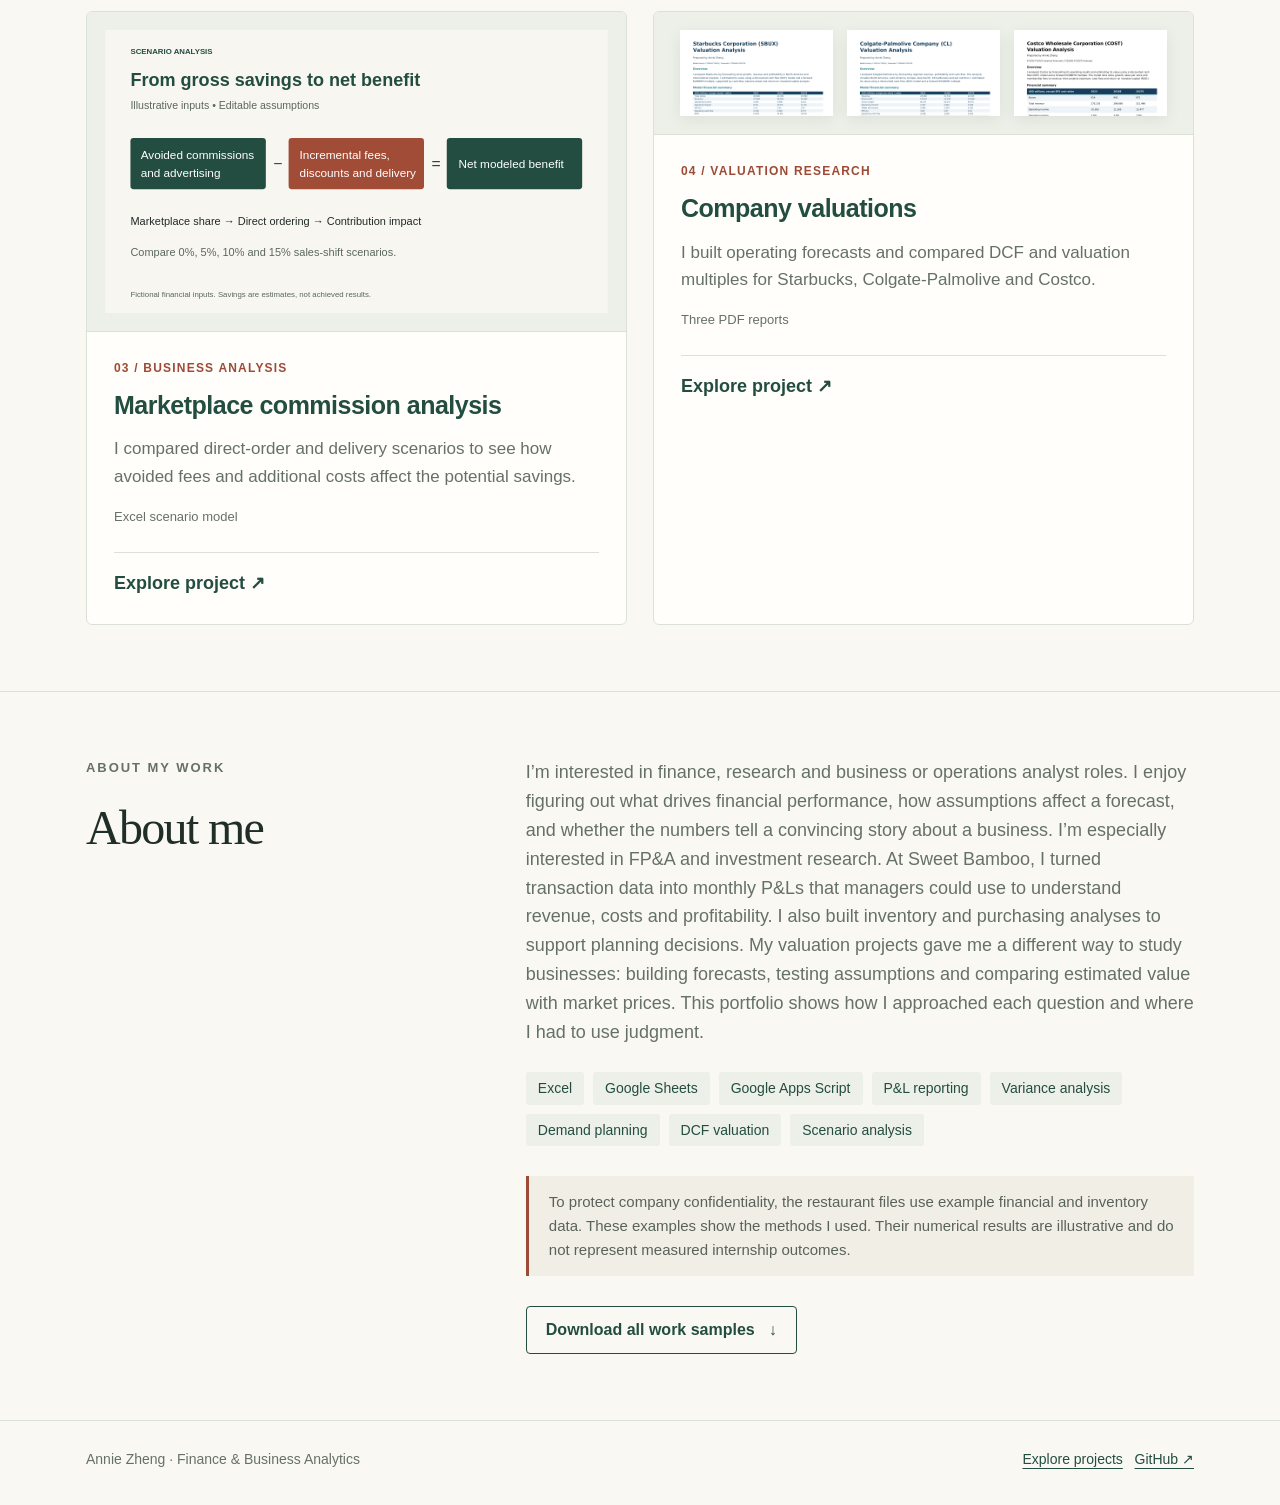
==== commit b36d31a1: "Fix HTML structure and update content" ====
--- a/index.html
+++ b/index.html
@@ -1,2 +1,2 @@
 <!doctype html>
-<html lang="en"><head><meta charset="utf-8"><meta name="viewport" content="width=device-width,initial-scale=1"><title>Annie Zheng — Portfolio</title><meta name="description" content="Annie Zheng’s portfolio of financial reporting, inventory planning, channel economics and company valuation projects."><meta name="theme-color" content="#234d40"><link rel="icon" href="assets/favicon.svg" type="image/svg+xml"><link rel="stylesheet" href="assets/style.css"><script src="assets/site.js" defer></script></head><body><a class="skip" href="#main">Skip to content</a><header class="header"><nav class="nav wrap" aria-label="Main navigation"><a class="brand" href="index.html">ANNIE ZHENG<span>PORTFOLIO</span></a><div class="navlinks"><a href="index.html#projects">Projects</a><a href="index.html#about">About</a><a href="https://github.com/az-0713" target="_blank" rel="noopener noreferrer">GitHub ↗</a></div></nav></header><main id="main"><div class="wrap"><section class="hero"><div><p class="eyebrow">Finance · Research · Business · Operations</p><h1>Finance and business analysis</h1><p class="intro">I’m Annie Zheng, a Boston University graduate with a finance concentration. During my internship at Sweet Bamboo, I built monthly P&amp;L reports and an inventory planning workflow. Here are those projects, along with my channel analysis and company valuation studies.</p><div class="actions"><a class="button" href="#projects">Explore my work <span aria-hidden="true">↓</span></a><a class="button secondary" href="valuation.html">View valuation research ↗</a></div></div><aside class="hero-aside"><strong>What you’ll find here</strong><p>The problems I worked on, how I approached them and the assumptions behind the analysis. Each project includes the reports or spreadsheets.</p></aside></section></div><section class="section"><div class="wrap"><div id="projects" class="section-head"><div><p class="eyebrow">Selected projects</p><h2>Projects</h2></div><p>Start with a project summary, then open the presentation or workbook to see the analysis in more detail.</p></div><div class="filters" role="group" aria-label="Filter project areas"><button data-filter="all" aria-pressed="true">All projects</button><button data-filter="finance" aria-pressed="false">Finance &amp; research</button><button data-filter="operations" aria-pressed="false">Business &amp; operations</button></div><span id="filter-status" role="status" style="position:absolute;width:1px;height:1px;overflow:hidden">4 project areas shown</span><div class="grid"><article class="card" data-category="finance operations"><a class="preview" href="financial-reporting.html" aria-label="Explore Monthly P&amp;L &amp; financial reporting"><img src="assets/financial-preview.png" width="1280" height="720" alt="Monthly P&amp;L &amp;amp; financial reporting project preview" loading="lazy"></a><div class="card-body"><div class="tag">01 / Management reporting</div><h3><a href="financial-reporting.html">Monthly P&amp;L reporting</a></h3><p>I organized transaction exports into monthly P&amp;Ls so managers could see which costs were affecting profitability.</p><div class="meta">PowerPoint · PDF · Excel</div><a class="link" href="financial-reporting.html">Explore project <span aria-hidden="true">↗</span></a></div></article><article class="card" data-category="operations"><a class="preview" href="inventory.html" aria-label="Explore Inventory &amp; purchasing"><img src="assets/inventory-preview.png" width="1280" height="720" alt="Inventory &amp;amp; purchasing project preview" loading="lazy"></a><div class="card-body"><div class="tag">02 / Operations analytics</div><h3><a href="inventory.html">Inventory and purchasing</a></h3><p>I used daily POS reports and menu mappings to estimate ingredient usage and support biweekly ordering.</p><div class="meta">PowerPoint · Excel</div><a class="link" href="inventory.html">Explore project <span aria-hidden="true">↗</span></a></div></article><article class="card" data-category="finance operations"><a class="preview" href="channel-economics.html" aria-label="Explore Marketplace &amp; channel economics"><img src="assets/channel-preview.svg" width="1280" height="720" alt="Marketplace &amp;amp; channel economics project preview" loading="lazy"></a><div class="card-body"><div class="tag">03 / Business analysis</div><h3><a href="channel-economics.html">Marketplace commission analysis</a></h3><p>I compared direct-order and delivery scenarios to see how avoided fees and additional costs affect the potential savings.</p><div class="meta">Excel scenario model</div><a class="link" href="channel-economics.html">Explore project <span aria-hidden="true">↗</span></a></div></article><article class="card" data-category="finance"><a class="preview" href="valuation.html" aria-label="Explore Company valuation studies"><div class="research-art"><img src="assets/starbucks-preview.png" alt="Starbucks valuation report cover" loading="lazy"><img src="assets/colgate-preview.png" alt="Colgate valuation report cover" loading="lazy"><img src="assets/costco-preview.png" alt="Costco valuation report cover" loading="lazy"></div></a><div class="card-body"><div class="tag">04 / Valuation research</div><h3><a href="valuation.html">Company valuations</a></h3><p>I built operating forecasts and compared DCF and valuation multiples for Starbucks, Colgate-Palmolive and Costco.</p><div class="meta">Three PDF reports</div><a class="link" href="valuation.html">Explore project <span aria-hidden="true">↗</span></a></div></article></div></div></section><section class="section"><div class="wrap"><div class="about" id="about"><div><p class="eyebrow">About my work</p><h2>About me</h2></div><div><p>I’m interested in finance, research and business or operations analyst roles. I like working through questions where the numbers need some context: why a store’s margin changed, how much stock to order or which assumptions matter most in a valuation.</p><p>At Sweet Bamboo, my focus was making reporting easier to update and more useful to managers. This portfolio explains the work and the reasoning behind it.</p><div class="skills" aria-label="Methods and tools"><span>Excel</span><span>Google Sheets</span><span>Google Apps Script</span><span>P&amp;L reporting</span><span>Variance analysis</span><span>Demand planning</span><span>DCF valuation</span><span>Scenario analysis</span></div><div class="note">To protect company confidentiality, the restaurant files use example financial and inventory data. These examples show the methods I used. Their numerical results are illustrative and do not represent measured internship outcomes.</div><div class="actions"><a class="button secondary" href="downloads/Annie_Zheng_Work_Samples.zip" download>Download all work samples <span aria-hidden="true">↓</span></a></div></div></div></div></section></main><footer class="footer"><div class="wrap footer-inner"><span>Annie Zheng · Finance &amp; Business Analytics</span><span><a href="index.html#projects">Explore projects</a>   <a href="https://github.com/az-0713" target="_blank" rel="noopener noreferrer">GitHub ↗</a></span></div></footer></body></html>+<html lang="en"><head><meta charset="utf-8"><meta name="viewport" content="width=device-width,initial-scale=1"><title>Annie Zheng — Portfolio</title><meta name="description" content="Annie Zheng’s portfolio of financial reporting, inventory planning, channel economics and company valuation projects."><meta name="theme-color" content="#234d40"><link rel="icon" href="assets/favicon.svg" type="image/svg+xml"><link rel="stylesheet" href="assets/style.css"><script src="assets/site.js" defer></script></head><body><a class="skip" href="#main">Skip to content</a><header class="header"><nav class="nav wrap" aria-label="Main navigation"><a class="brand" href="index.html">ANNIE ZHENG<span>PORTFOLIO</span></a><div class="navlinks"><a href="index.html#projects">Projects</a><a href="index.html#about">About</a><a href="https://github.com/az-0713" target="_blank" rel="noopener noreferrer">GitHub ↗</a></div></nav></header><main id="main"><div class="wrap"><section class="hero"><div><p class="eyebrow">Finance · Research · Business · Operations</p><h1>Finance and business analysis</h1><p class="intro">I’m Annie Zheng, a Boston University graduate with a finance concentration. During my internship at Sweet Bamboo, I built monthly P&amp;L reports and an inventory planning workflow. Here are those projects, along with my channel analysis and company valuation studies.</p><div class="actions"><a class="button" href="#projects">Explore my work <span aria-hidden="true">↓</span></a><a class="button secondary" href="valuation.html">View valuation research ↗</a></div></div><aside class="hero-aside"><strong>What you’ll find here</strong><p>The problems I worked on, how I approached them and the assumptions behind the analysis. Each project includes the reports or spreadsheets.</p></aside></section></div><section class="section"><div class="wrap"><div id="projects" class="section-head"><div><p class="eyebrow">Selected projects</p><h2>Projects</h2></div><p>Start with a project summary, then open the presentation or workbook to see the analysis in more detail.</p></div><div class="filters" role="group" aria-label="Filter project areas"><button data-filter="all" aria-pressed="true">All projects</button><button data-filter="finance" aria-pressed="false">Finance &amp; research</button><button data-filter="operations" aria-pressed="false">Business &amp; operations</button></div><span id="filter-status" role="status" style="position:absolute;width:1px;height:1px;overflow:hidden">4 project areas shown</span><div class="grid"><article class="card" data-category="finance operations"><a class="preview" href="financial-reporting.html" aria-label="Explore Monthly P&amp;L &amp; financial reporting"><img src="assets/financial-preview.png" width="1280" height="720" alt="Monthly P&amp;L &amp;amp; financial reporting project preview" loading="lazy"></a><div class="card-body"><div class="tag">01 / Management reporting</div><h3><a href="financial-reporting.html">Monthly P&amp;L reporting</a></h3><p>I organized transaction exports into monthly P&amp;Ls so managers could see which costs were affecting profitability.</p><div class="meta">PowerPoint · PDF · Excel</div><a class="link" href="financial-reporting.html">Explore project <span aria-hidden="true">↗</span></a></div></article><article class="card" data-category="operations"><a class="preview" href="inventory.html" aria-label="Explore Inventory &amp; purchasing"><img src="assets/inventory-preview.png" width="1280" height="720" alt="Inventory &amp;amp; purchasing project preview" loading="lazy"></a><div class="card-body"><div class="tag">02 / Operations analytics</div><h3><a href="inventory.html">Inventory and purchasing</a></h3><p>I used daily POS reports and menu mappings to estimate ingredient usage and support biweekly ordering.</p><div class="meta">PowerPoint · Excel</div><a class="link" href="inventory.html">Explore project <span aria-hidden="true">↗</span></a></div></article><article class="card" data-category="finance operations"><a class="preview" href="channel-economics.html" aria-label="Explore Marketplace &amp; channel economics"><img src="assets/channel-preview.svg" width="1280" height="720" alt="Marketplace &amp;amp; channel economics project preview" loading="lazy"></a><div class="card-body"><div class="tag">03 / Business analysis</div><h3><a href="channel-economics.html">Marketplace commission analysis</a></h3><p>I compared direct-order and delivery scenarios to see how avoided fees and additional costs affect the potential savings.</p><div class="meta">Excel scenario model</div><a class="link" href="channel-economics.html">Explore project <span aria-hidden="true">↗</span></a></div></article><article class="card" data-category="finance"><a class="preview" href="valuation.html" aria-label="Explore Company valuation studies"><div class="research-art"><img src="assets/starbucks-preview.png" alt="Starbucks valuation report cover" loading="lazy"><img src="assets/colgate-preview.png" alt="Colgate valuation report cover" loading="lazy"><img src="assets/costco-preview.png" alt="Costco valuation report cover" loading="lazy"></div></a><div class="card-body"><div class="tag">04 / Valuation research</div><h3><a href="valuation.html">Company valuations</a></h3><p>I built operating forecasts and compared DCF and valuation multiples for Starbucks, Colgate-Palmolive and Costco.</p><div class="meta">Three PDF reports</div><a class="link" href="valuation.html">Explore project <span aria-hidden="true">↗</span></a></div></article></div></div></section><section class="section"><div class="wrap"><div class="about" id="about"><div><p class="eyebrow">About my work</p><h2>About me</h2></div><div><p>I’m interested in finance, research and business or operations analyst roles. I enjoy figuring out what drives financial performance, how assumptions affect a forecast, and whether the numbers tell a convincing story about a business. I’m especially interested in FP&A and investment research. At Sweet Bamboo, I turned transaction data into monthly P&Ls that managers could use to understand revenue, costs and profitability. I also built inventory and purchasing analyses to support planning decisions. My valuation projects gave me a different way to study businesses: building forecasts, testing assumptions and comparing estimated value with market prices. This portfolio shows how I approached each question and where I had to use judgment.</p><div class="skills" aria-label="Methods and tools"><span>Excel</span><span>Google Sheets</span><span>Google Apps Script</span><span>P&amp;L reporting</span><span>Variance analysis</span><span>Demand planning</span><span>DCF valuation</span><span>Scenario analysis</span></div><div class="note">To protect company confidentiality, the restaurant files use example financial and inventory data. These examples show the methods I used. Their numerical results are illustrative and do not represent measured internship outcomes.</div><div class="actions"><a class="button secondary" href="downloads/Annie_Zheng_Work_Samples.zip" download>Download all work samples <span aria-hidden="true">↓</span></a></div></div></div></div></section></main><footer class="footer"><div class="wrap footer-inner"><span>Annie Zheng · Finance &amp; Business Analytics</span><span><a href="index.html#projects">Explore projects</a>   <a href="https://github.com/az-0713" target="_blank" rel="noopener noreferrer">GitHub ↗</a></span></div></footer></body></html>
